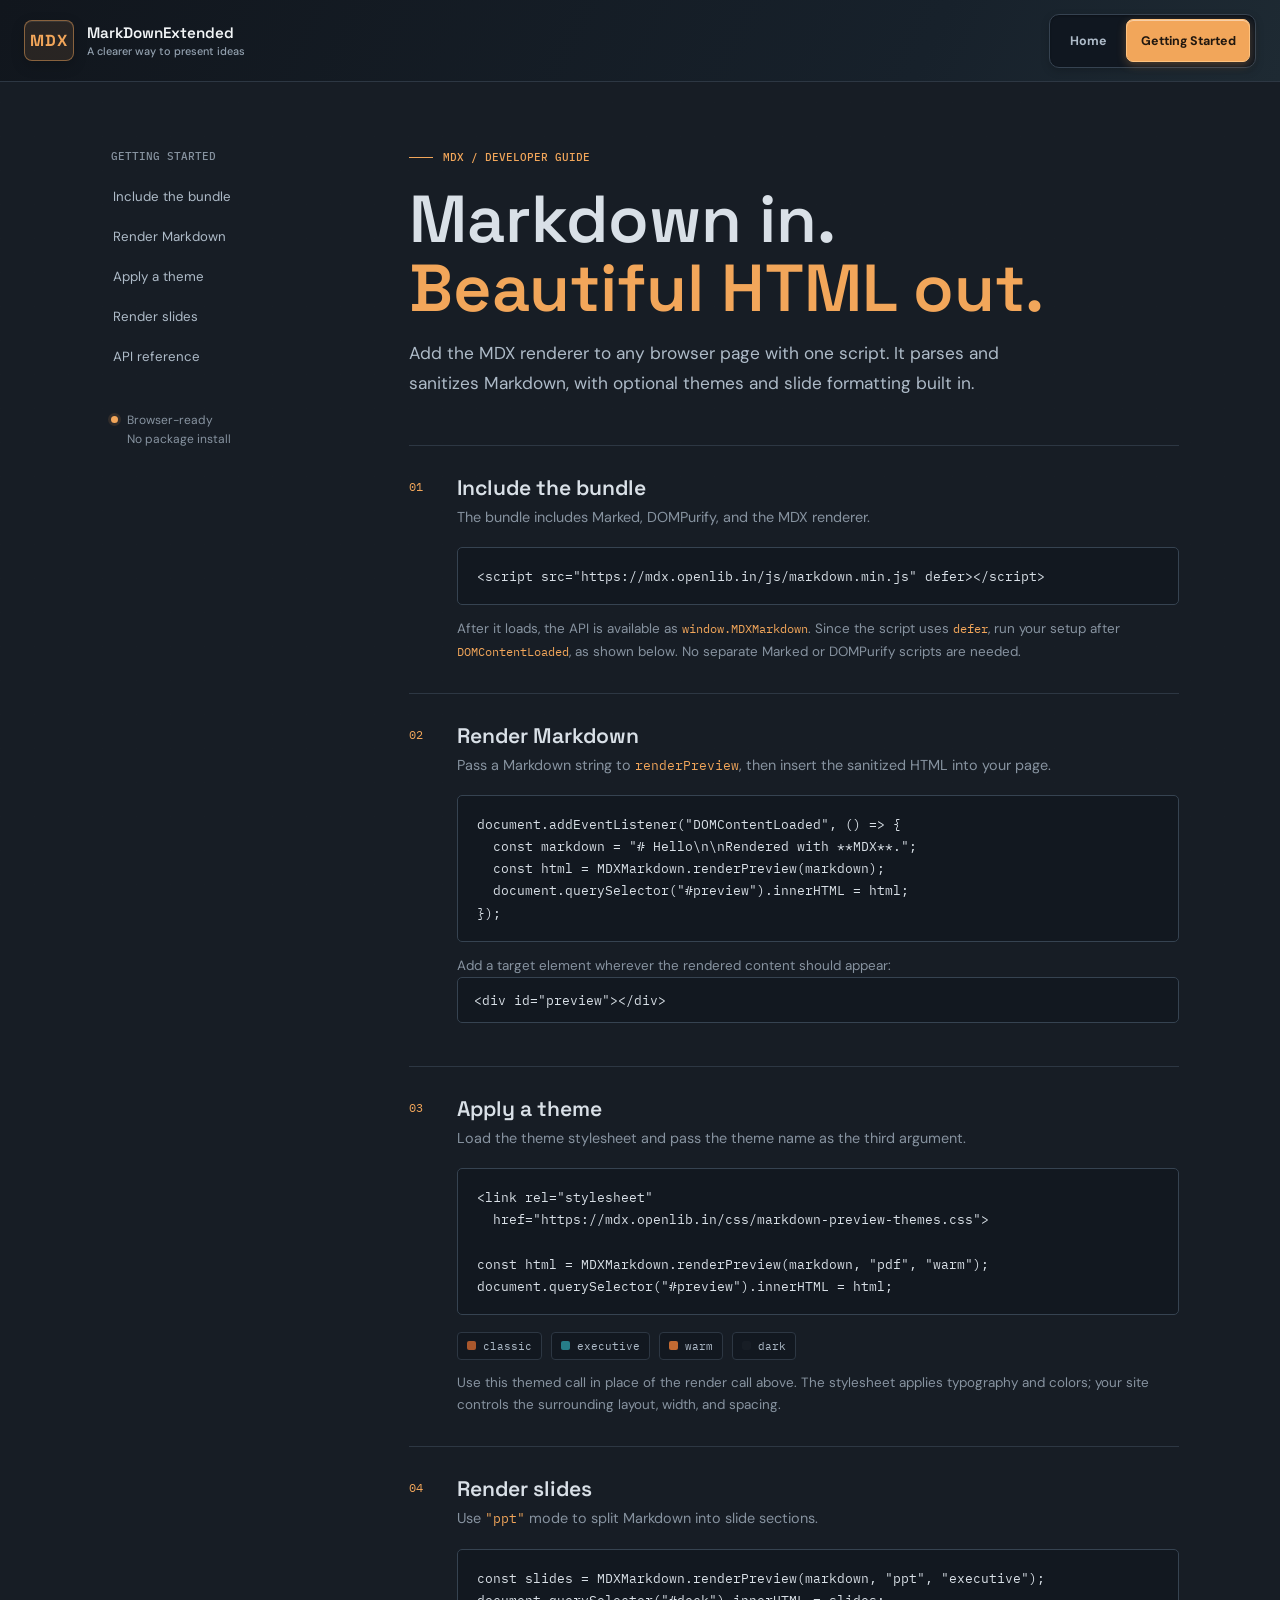
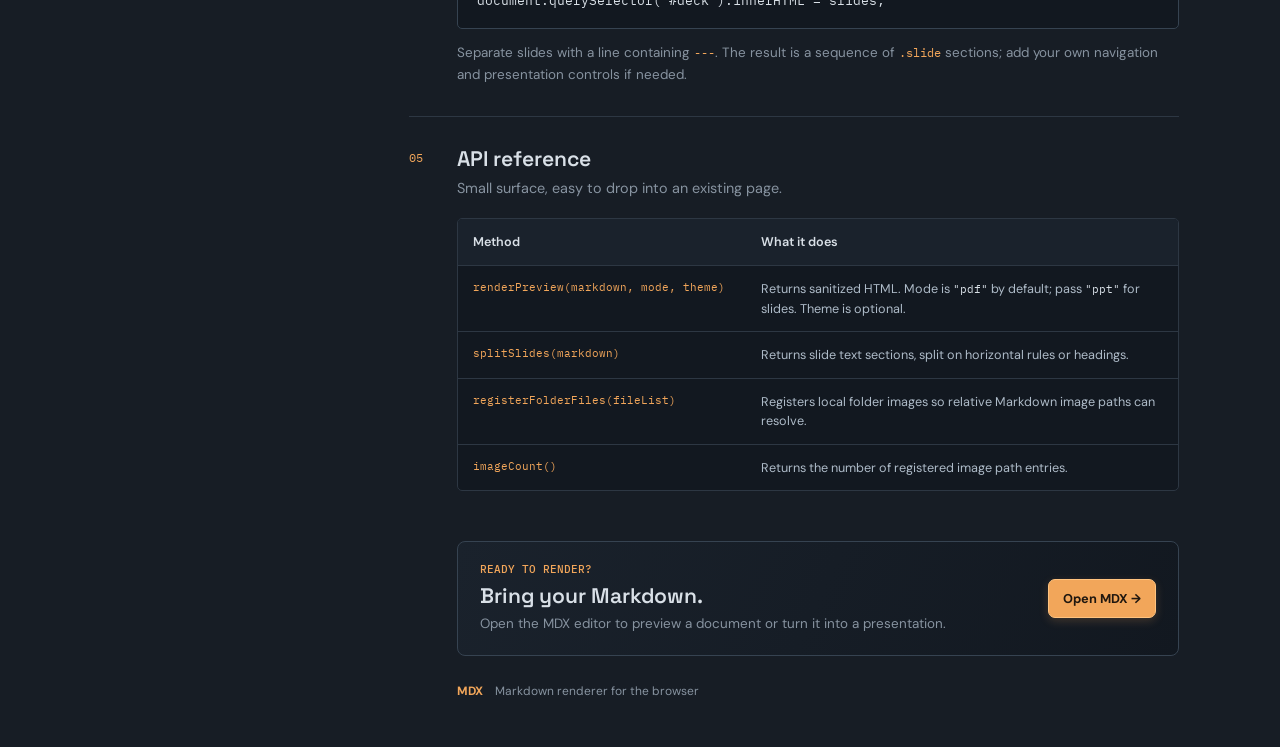
==== getting-started/index.html @ b5e2433d "get started" ====
<!doctype html>
<html lang="en">
  <head>
    <meta charset="utf-8" />
    <meta name="viewport" content="width=device-width, initial-scale=1" />
    <meta name="description" content="Get started with the MDX Markdown renderer using its browser CDN bundle." />
    <title>Getting Started | MDX Markdown Renderer</title>
    <link rel="preconnect" href="https://fonts.googleapis.com" />
    <link rel="preconnect" href="https://fonts.gstatic.com" crossorigin />
    <link href="https://fonts.googleapis.com/css2?family=DM+Sans:wght@400;500;600;700&family=IBM+Plex+Mono:wght@400;500&family=Lato:wght@400;700&family=Manrope:wght@400;500;600;700&family=Montserrat:wght@400;500;600;700&family=Space+Grotesk:wght@500;600;700&display=swap" rel="stylesheet" />
    <link rel="stylesheet" href="guide.css" />
  </head>
  <body>
    <header class="navbar">
      <a class="brand" href="../index.html" aria-label="MDX home">
        <span class="brand-mark">MDX</span>
        <span class="brand-copy">
          <span class="brand-sub">MarkDownExtended</span>
          <span class="brand-caption">A clearer way to present ideas</span>
        </span>
      </a>
      <nav class="mode-tabs" aria-label="Site navigation">
        <a class="mode-tab" href="../index.html">Home</a>
        <a class="mode-tab is-active" href="index.html" aria-current="page">Getting Started</a>
      </nav>
    </header>

    <div class="layout">
      <aside class="sidebar" aria-label="On this page">
        <p class="side-label">GETTING STARTED</p>
        <a href="#install">Include the bundle</a>
        <a href="#render">Render Markdown</a>
        <a href="#themes">Apply a theme</a>
        <a href="#slides">Render slides</a>
        <a href="#api">API reference</a>
        <div class="sidebar-note">
          <span class="status-dot"></span>
          <span>Browser-ready<br />No package install</span>
        </div>
      </aside>

      <main class="content">
        <div class="eyebrow"><span class="eyebrow-line"></span>MDX / DEVELOPER GUIDE</div>
        <h1>Markdown in.<br /><span>Beautiful HTML out.</span></h1>
        <p class="intro">Add the MDX renderer to any browser page with one script. It parses and sanitizes Markdown, with optional themes and slide formatting built in.</p>

        <section id="install" class="doc-section">
          <div class="section-heading"><span class="step">01</span><div><h2>Include the bundle</h2><p>The bundle includes Marked, DOMPurify, and the MDX renderer.</p></div></div>
          <pre><code>&lt;script src="https://mdx.openlib.in/js/markdown.min.js" defer&gt;&lt;/script&gt;</code></pre>
          <p class="detail">After it loads, the API is available as <code>window.MDXMarkdown</code>. Since the script uses <code>defer</code>, run your setup after <code>DOMContentLoaded</code>, as shown below. No separate Marked or DOMPurify scripts are needed.</p>
        </section>

        <section id="render" class="doc-section">
          <div class="section-heading"><span class="step">02</span><div><h2>Render Markdown</h2><p>Pass a Markdown string to <code>renderPreview</code>, then insert the sanitized HTML into your page.</p></div></div>
          <pre><code>document.addEventListener("DOMContentLoaded", () =&gt; {
  const markdown = "# Hello\n\nRendered with **MDX**.";
  const html = MDXMarkdown.renderPreview(markdown);
  document.querySelector("#preview").innerHTML = html;
});</code></pre>
          <p class="detail">Add a target element wherever the rendered content should appear:</p>
          <pre class="compact"><code>&lt;div id="preview"&gt;&lt;/div&gt;</code></pre>
        </section>

        <section id="themes" class="doc-section">
          <div class="section-heading"><span class="step">03</span><div><h2>Apply a theme</h2><p>Load the theme stylesheet and pass the theme name as the third argument.</p></div></div>
          <pre><code>&lt;link rel="stylesheet"
  href="https://mdx.openlib.in/css/markdown-preview-themes.css"&gt;

const html = MDXMarkdown.renderPreview(markdown, "pdf", "warm");
document.querySelector("#preview").innerHTML = html;</code></pre>
          <div class="theme-list" aria-label="Available themes">
            <span class="theme-chip"><i class="swatch classic"></i>classic</span>
            <span class="theme-chip"><i class="swatch executive"></i>executive</span>
            <span class="theme-chip"><i class="swatch warm"></i>warm</span>
            <span class="theme-chip"><i class="swatch dark"></i>dark</span>
          </div>
          <p class="detail">Use this themed call in place of the render call above. The stylesheet applies typography and colors; your site controls the surrounding layout, width, and spacing.</p>
        </section>

        <section id="slides" class="doc-section">
          <div class="section-heading"><span class="step">04</span><div><h2>Render slides</h2><p>Use <code>"ppt"</code> mode to split Markdown into slide sections.</p></div></div>
          <pre><code>const slides = MDXMarkdown.renderPreview(markdown, "ppt", "executive");
document.querySelector("#deck").innerHTML = slides;</code></pre>
          <p class="detail">Separate slides with a line containing <code>---</code>. The result is a sequence of <code>.slide</code> sections; add your own navigation and presentation controls if needed.</p>
        </section>

        <section id="api" class="doc-section api-section">
          <div class="section-heading"><span class="step">05</span><div><h2>API reference</h2><p>Small surface, easy to drop into an existing page.</p></div></div>
          <div class="api-table">
            <div class="api-row api-head"><span>Method</span><span>What it does</span></div>
            <div class="api-row"><code>renderPreview(markdown, mode, theme)</code><span>Returns sanitized HTML. Mode is <code>"pdf"</code> by default; pass <code>"ppt"</code> for slides. Theme is optional.</span></div>
            <div class="api-row"><code>splitSlides(markdown)</code><span>Returns slide text sections, split on horizontal rules or headings.</span></div>
            <div class="api-row"><code>registerFolderFiles(fileList)</code><span>Registers local folder images so relative Markdown image paths can resolve.</span></div>
            <div class="api-row"><code>imageCount()</code><span>Returns the number of registered image path entries.</span></div>
          </div>
        </section>

        <section class="try-panel" aria-labelledby="try-title">
          <div>
            <p class="side-label">READY TO RENDER?</p>
            <h2 id="try-title">Bring your Markdown.</h2>
            <p>Open the MDX editor to preview a document or turn it into a presentation.</p>
          </div>
          <a class="try-link" href="../index.html">Open MDX <span aria-hidden="true">&rarr;</span></a>
        </section>

        <footer class="footer"><a href="../index.html">MDX</a><span>Markdown renderer for the browser</span></footer>
      </main>
    </div>

  </body>
</html>
---- getting-started/guide.css ----
:root {
  color-scheme: dark;
  --ink: #d9e0e7;
  --muted: #8793a0;
  --line: #2d3743;
  --paper: #171d25;
  --surface: #121820;
  --accent: #f2a65a;
  --nav-ink: #f2f5f7;
  --code: #121820;
  font-family: "DM Sans", sans-serif;
  font-synthesis: none;
  text-rendering: optimizeLegibility;
}

* { box-sizing: border-box; }

html { scroll-behavior: smooth; }

body {
  margin: 0;
  background: var(--paper);
  color: var(--ink);
}

body::before {
  content: "";
  position: fixed;
  inset: 0;
  z-index: -1;
  pointer-events: none;
  opacity: 0.24;
  background-image: linear-gradient(rgba(255,255,255,0.018) 1px, transparent 1px), linear-gradient(90deg, rgba(255,255,255,0.018) 1px, transparent 1px);
  background-size: 34px 34px;
}

a { color: inherit; }

.navbar {
  display: flex;
  align-items: center;
  justify-content: space-between;
  gap: 1rem;
  padding: 0.85rem 1.5rem;
  background: linear-gradient(115deg, #11161d 0%, #17212b 72%, #1e2a33 100%);
  color: var(--nav-ink);
  border-bottom: 1px solid var(--line);
  position: relative;
  z-index: 1;
}

.brand {
  display: flex;
  align-items: center;
  gap: 0.85rem;
  min-width: 0;
  text-decoration: none;
}

.brand-mark {
  display: grid;
  place-items: center;
  width: 3.1rem;
  height: 2.6rem;
  border: 1px solid rgba(242, 166, 90, 0.48);
  border-radius: 8px;
  background: rgba(242, 166, 90, 0.1);
  color: var(--accent);
  font-family: "Space Grotesk", sans-serif;
  font-size: 1rem;
  font-weight: 700;
  letter-spacing: 0.06em;
  box-shadow: inset 0 1px 0 rgba(255,255,255,0.08), 0 5px 14px rgba(0,0,0,0.18);
}

.brand-copy { display: flex; flex-direction: column; gap: 0.16rem; }
.brand-sub { color: #f2f5f7; font-family: "Space Grotesk", sans-serif; font-size: 0.95rem; font-weight: 600; }
.brand-caption { color: #93a1af; font-size: 0.68rem; font-weight: 500; }

.mode-tabs {
  display: flex;
  gap: 0.3rem;
  padding: 0.3rem;
  background: #101720;
  border: 1px solid #364351;
  border-radius: 10px;
  box-shadow: inset 0 1px 2px rgba(0,0,0,0.25), 0 3px 9px rgba(0,0,0,0.18);
}

.mode-tab {
  display: inline-flex;
  align-items: center;
  justify-content: center;
  min-height: 2.65rem;
  padding: 0.45rem 0.85rem;
  border: 1px solid transparent;
  border-radius: 7px;
  background: transparent;
  color: #aebbc8;
  cursor: pointer;
  font: inherit;
  font-size: 0.78rem;
  font-weight: 700;
  text-decoration: none;
  transition: 180ms ease;
}

.mode-tab:hover:not(.is-active) { background: #202a35; color: #f2f5f7; }
.mode-tab:active { transform: translateY(1px); }
.mode-tab:focus-visible { outline: 2px solid var(--accent); outline-offset: 2px; }
.mode-tab.is-active {
  border-color: #ffc37f;
  background: var(--accent);
  color: #20170f;
  box-shadow: 0 3px 10px rgba(242, 166, 90, 0.28), inset 0 1px 0 rgba(255,255,255,0.45);
}

.layout {
  width: min(1240px, calc(100% - 56px));
  margin: 0 auto;
  display: grid;
  grid-template-columns: 205px minmax(0, 770px);
  justify-content: center;
  gap: clamp(44px, 8vw, 130px);
}

.sidebar {
  position: sticky;
  top: 28px;
  align-self: start;
  display: flex;
  flex-direction: column;
  gap: 5px;
  padding-top: 67px;
}

.side-label,
.editor-label {
  margin: 0;
  color: var(--muted);
  font-family: "IBM Plex Mono", monospace;
  font-size: 0.66rem;
  font-weight: 500;
  letter-spacing: 0;
}

.sidebar > a:not(.brand) {
  padding: 9px 10px;
  border-left: 2px solid transparent;
  color: #aebbc8;
  font-size: 0.83rem;
  text-decoration: none;
}

.sidebar > a:hover,
.sidebar > a:focus-visible {
  border-left-color: var(--accent);
  color: var(--accent);
  background: #202a35;
  outline: none;
}

.sidebar .side-label { margin: 0 0 11px 10px; }

.sidebar-note {
  display: flex;
  align-items: flex-start;
  gap: 9px;
  margin: 32px 0 0 10px;
  color: var(--muted);
  font-size: 0.75rem;
  line-height: 1.55;
}

.status-dot {
  width: 7px;
  height: 7px;
  margin-top: 5px;
  border-radius: 50%;
  background: var(--accent);
  box-shadow: 0 0 0 3px rgba(242, 166, 90, 0.12);
}

.content { min-width: 0; padding: 68px 0 40px; }

.eyebrow {
  display: flex;
  align-items: center;
  gap: 10px;
  color: var(--accent);
  font-family: "IBM Plex Mono", monospace;
  font-size: 0.69rem;
  font-weight: 500;
}

.eyebrow-line { width: 24px; height: 1px; background: var(--accent); }

h1,
h2,
p { margin-top: 0; }

h1 {
  margin: 21px 0 16px;
  font-family: "Space Grotesk", sans-serif;
  font-size: 4.15rem;
  font-weight: 600;
  line-height: 1.04;
}

h1 span { color: var(--accent); }

.intro {
  max-width: 620px;
  margin-bottom: 47px;
  color: #aebbc8;
  font-size: 1.08rem;
  line-height: 1.7;
}

.doc-section {
  padding: 28px 0 30px;
  border-top: 1px solid var(--line);
  scroll-margin-top: 24px;
}

.section-heading {
  display: grid;
  grid-template-columns: 34px minmax(0, 1fr);
  gap: 14px;
  align-items: start;
  margin-bottom: 19px;
}

.step {
  padding-top: 5px;
  color: var(--accent);
  font-family: "IBM Plex Mono", monospace;
  font-size: 0.73rem;
}

.section-heading h2,
.try-panel h2 {
  margin: 0 0 5px;
  font-family: "Space Grotesk", sans-serif;
  font-size: 1.32rem;
  font-weight: 600;
}

.section-heading p {
  margin: 0;
  color: var(--muted);
  font-size: 0.9rem;
  line-height: 1.55;
}

pre {
  overflow-x: auto;
  margin: 0 0 13px 48px;
  padding: 17px 19px;
  border: 1px solid #364351;
  border-radius: 5px;
  background: var(--code);
  color: #d9e0e7;
  font-family: "IBM Plex Mono", monospace;
  font-size: 0.79rem;
  line-height: 1.75;
  tab-size: 2;
}

pre code { font: inherit; white-space: pre; }
pre.compact { padding: 11px 16px; }

.detail {
  margin: 12px 0 0 48px;
  color: var(--muted);
  font-size: 0.84rem;
  line-height: 1.65;
}

.detail code,
.section-heading code,
.api-row code {
  color: var(--accent);
  font-family: "IBM Plex Mono", monospace;
  font-size: 0.88em;
}

.theme-list {
  display: flex;
  flex-wrap: wrap;
  gap: 9px;
  margin: 17px 0 0 48px;
}

.theme-chip {
  display: inline-flex;
  align-items: center;
  gap: 7px;
  padding: 6px 9px;
  border: 1px solid var(--line);
  border-radius: 4px;
  background: var(--surface);
  color: #aebbc8;
  font-family: "IBM Plex Mono", monospace;
  font-size: 0.69rem;
}

.swatch { width: 9px; height: 9px; border-radius: 2px; }
.swatch.classic { background: #a9572c; }
.swatch.executive { background: #267d88; }
.swatch.warm { background: #c26a32; }
.swatch.dark { background: #171d25; }

.api-table {
  margin-left: 48px;
  border: 1px solid var(--line);
  border-radius: 5px;
  overflow: hidden;
  background: var(--surface);
}

.api-row {
  display: grid;
  grid-template-columns: minmax(205px, 0.8fr) minmax(0, 1.2fr);
  gap: 20px;
  padding: 13px 15px;
  border-top: 1px solid var(--line);
  color: #aebbc8;
  font-size: 0.79rem;
  line-height: 1.55;
}

.api-row:first-child { border-top: 0; }
.api-head { background: #1a222c; color: #d9e0e7; font-weight: 600; }
.api-row > code { overflow-wrap: anywhere; color: var(--accent); }
.api-row span code { color: var(--ink); }

.try-panel {
  display: flex;
  align-items: center;
  justify-content: space-between;
  gap: 24px;
  margin: 20px 0 0 48px;
  padding: 20px 22px;
  border: 1px solid #364351;
  border-radius: 8px;
  background: linear-gradient(115deg, #1a222c, #121820);
}

.try-panel .side-label { margin-bottom: 6px; color: var(--accent); }
.try-panel h2 { margin-bottom: 5px; }
.try-panel p:not(.side-label) { margin: 0; color: var(--muted); font-size: 0.84rem; line-height: 1.55; }

.try-link {
  flex: 0 0 auto;
  padding: 10px 14px;
  border: 1px solid #ffc37f;
  border-radius: 7px;
  background: var(--accent);
  color: #20170f;
  font-size: 0.8rem;
  font-weight: 700;
  text-decoration: none;
  box-shadow: 0 3px 10px rgba(242, 166, 90, 0.2);
}

.footer {
  display: flex;
  gap: 12px;
  align-items: center;
  padding: 27px 0 8px 48px;
  color: var(--muted);
  font-size: 0.75rem;
}

.footer a { color: var(--accent); font-weight: 700; text-decoration: none; }

@media (max-width: 800px) {
  .layout { width: min(100% - 36px, 700px); display: block; }
  .sidebar { position: static; flex-direction: row; flex-wrap: wrap; gap: 0; padding: 18px 0 0; }
  .sidebar .side-label,
  .sidebar-note { display: none; }
  .sidebar > a:not(.brand) { padding: 7px 9px; border: 0; font-size: 0.74rem; }
  .content { padding-top: 44px; }
  h1 { font-size: 3.5rem; }
}

@media (max-width: 560px) {
  .navbar { padding: 0.7rem 1rem; }
  .brand { gap: 0.55rem; }
  .brand-mark { width: 2.75rem; height: 2.35rem; }
  .brand-caption { display: none; }
  .mode-tabs { gap: 0.15rem; padding: 0.2rem; }
  .mode-tab { min-height: 2.35rem; padding: 0.4rem 0.55rem; font-size: 0.68rem; }
  .layout { width: calc(100% - 32px); }
  .sidebar { overflow-x: auto; flex-wrap: nowrap; white-space: nowrap; }
  .content { padding-top: 35px; }
  h1 { font-size: 2.7rem; }
  .intro { margin-bottom: 34px; font-size: 0.96rem; }
  .section-heading { grid-template-columns: 26px minmax(0, 1fr); gap: 10px; }
  pre,
  .detail,
  .theme-list,
  .api-table,
  .try-panel,
  .footer { margin-left: 0; }
  pre { padding: 13px; font-size: 0.7rem; }
  .api-row { grid-template-columns: 1fr; gap: 5px; }
  .try-panel { align-items: flex-start; flex-direction: column; gap: 15px; }
}

@media (max-width: 520px) {
  .navbar { align-items: flex-start; flex-direction: column; gap: 0.65rem; }
  .mode-tabs { width: 100%; }
  .mode-tab { flex: 1; }
}
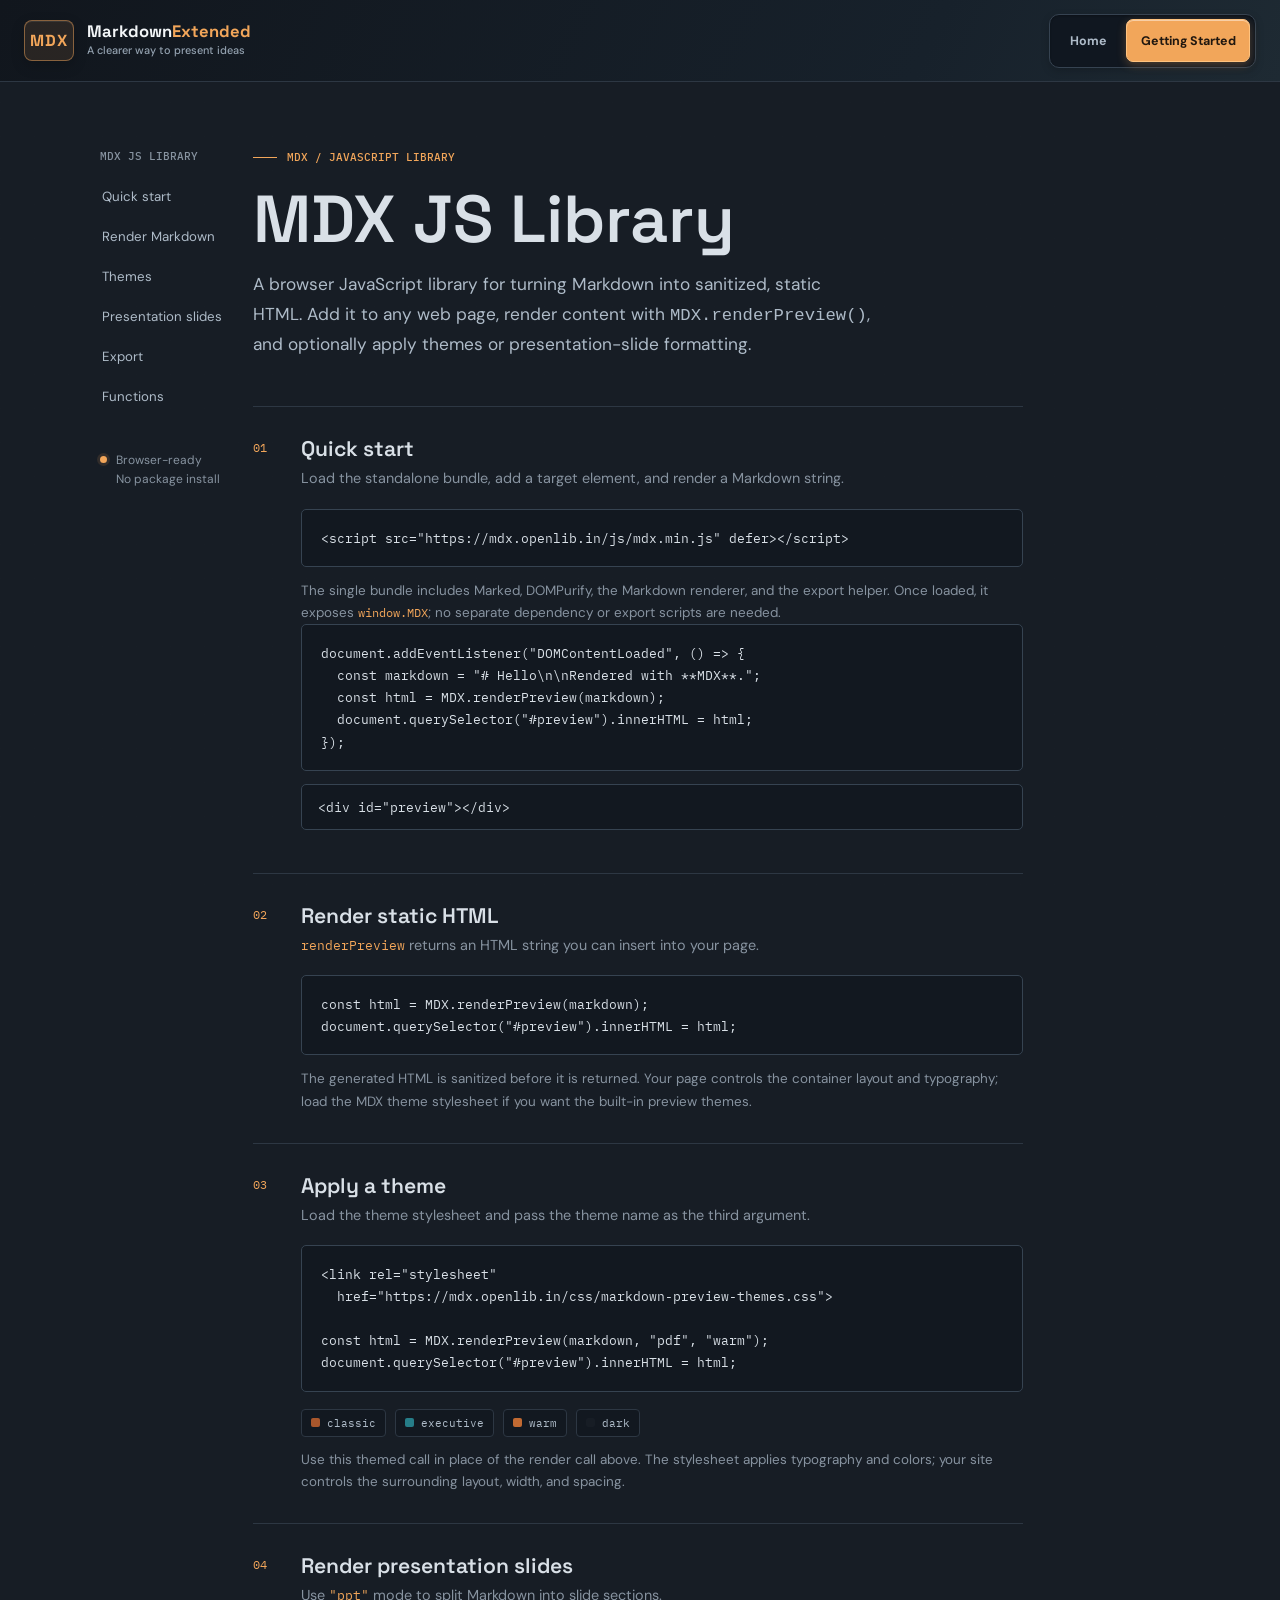
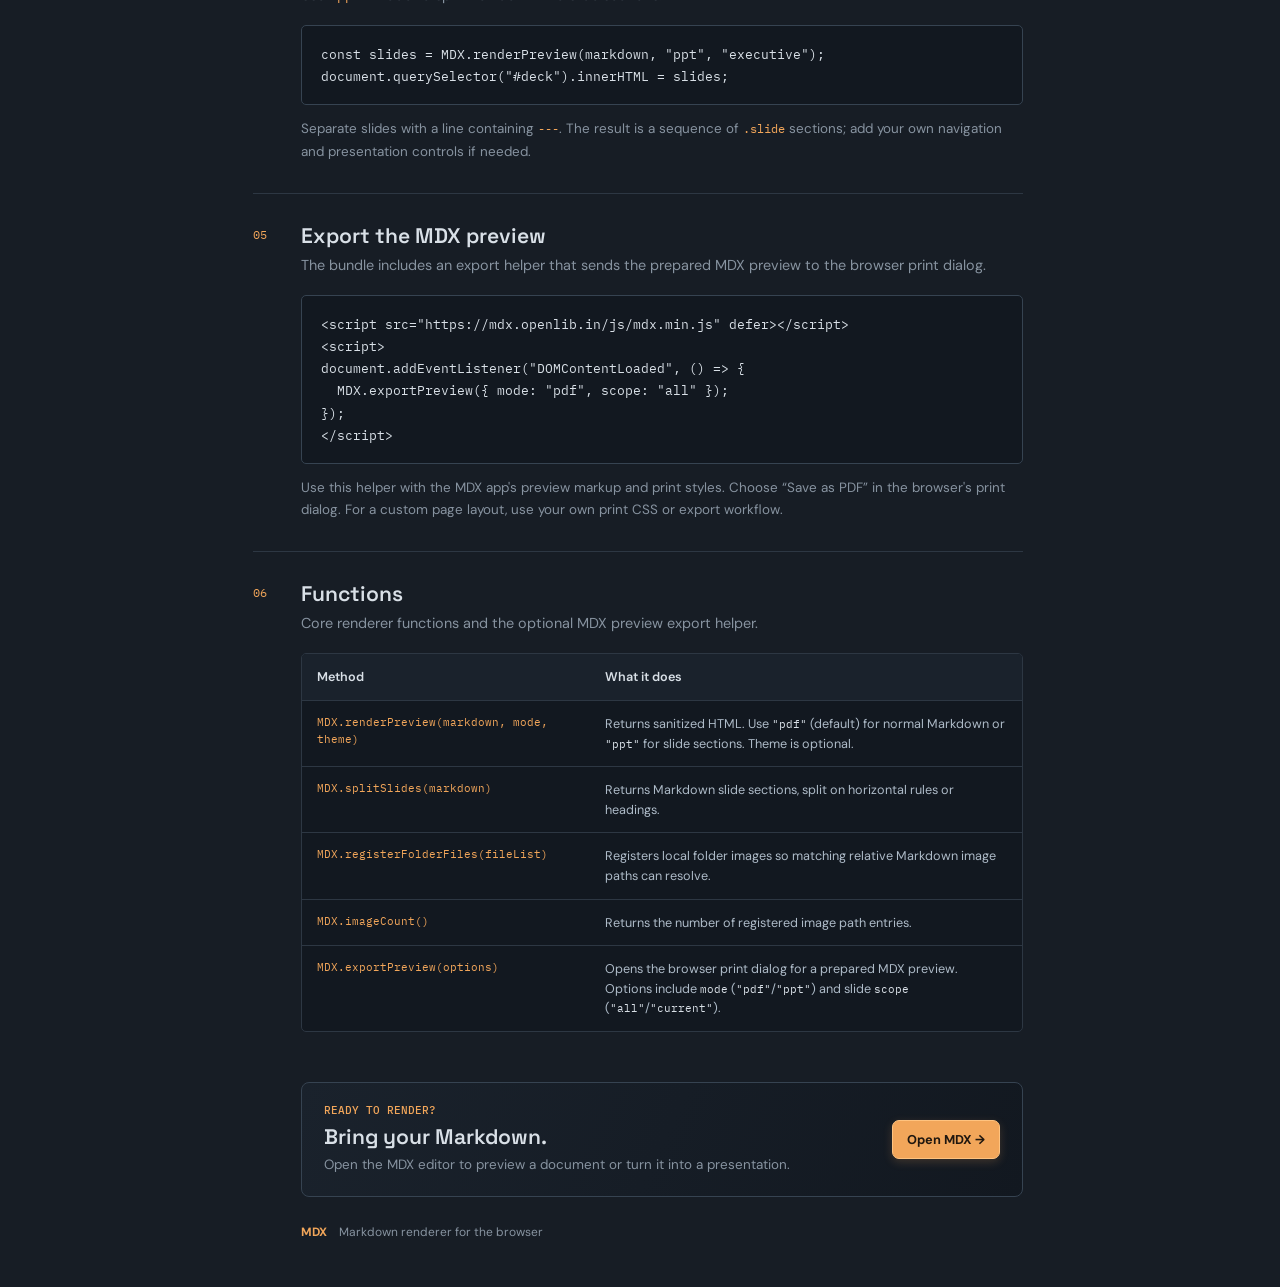
==== commit 99b449fe: "mdx js" ====
--- a/getting-started/index.html
+++ b/getting-started/index.html
@@ -3,8 +3,8 @@
   <head>
     <meta charset="utf-8" />
     <meta name="viewport" content="width=device-width, initial-scale=1" />
-    <meta name="description" content="Get started with the MDX Markdown renderer using its browser CDN bundle." />
-    <title>Getting Started | MDX Markdown Renderer</title>
+    <meta name="description" content="Use the MDX JS Library to render Markdown as sanitized static HTML in any web page, with optional themes and export support." />
+    <title>MDX JS Library | Getting Started</title>
     <link rel="preconnect" href="https://fonts.googleapis.com" />
     <link rel="preconnect" href="https://fonts.gstatic.com" crossorigin />
     <link href="https://fonts.googleapis.com/css2?family=DM+Sans:wght@400;500;600;700&family=IBM+Plex+Mono:wght@400;500&family=Lato:wght@400;700&family=Manrope:wght@400;500;600;700&family=Montserrat:wght@400;500;600;700&family=Space+Grotesk:wght@500;600;700&display=swap" rel="stylesheet" />
@@ -15,7 +15,7 @@
       <a class="brand" href="../index.html" aria-label="MDX home">
         <span class="brand-mark">MDX</span>
         <span class="brand-copy">
-          <span class="brand-sub">MarkDownExtended</span>
+          <span class="brand-sub">Markdown<span class="brand-accent">Extended</span></span>
           <span class="brand-caption">A clearer way to present ideas</span>
         </span>
       </a>
@@ -27,12 +27,13 @@
 
     <div class="layout">
       <aside class="sidebar" aria-label="On this page">
-        <p class="side-label">GETTING STARTED</p>
-        <a href="#install">Include the bundle</a>
+        <p class="side-label">MDX JS LIBRARY</p>
+        <a href="#install">Quick start</a>
         <a href="#render">Render Markdown</a>
-        <a href="#themes">Apply a theme</a>
-        <a href="#slides">Render slides</a>
-        <a href="#api">API reference</a>
+        <a href="#themes">Themes</a>
+        <a href="#slides">Presentation slides</a>
+        <a href="#export">Export</a>
+        <a href="#api">Functions</a>
         <div class="sidebar-note">
           <span class="status-dot"></span>
           <span>Browser-ready<br />No package install</span>
@@ -40,25 +41,27 @@
       </aside>
 
       <main class="content">
-        <div class="eyebrow"><span class="eyebrow-line"></span>MDX / DEVELOPER GUIDE</div>
-        <h1>Markdown in.<br /><span>Beautiful HTML out.</span></h1>
-        <p class="intro">Add the MDX renderer to any browser page with one script. It parses and sanitizes Markdown, with optional themes and slide formatting built in.</p>
+        <div class="eyebrow"><span class="eyebrow-line"></span>MDX / JAVASCRIPT LIBRARY</div>
+        <h1>MDX JS Library</h1>
+        <p class="intro">A browser JavaScript library for turning Markdown into sanitized, static HTML. Add it to any web page, render content with <code>MDX.renderPreview()</code>, and optionally apply themes or presentation-slide formatting.</p>
 
         <section id="install" class="doc-section">
-          <div class="section-heading"><span class="step">01</span><div><h2>Include the bundle</h2><p>The bundle includes Marked, DOMPurify, and the MDX renderer.</p></div></div>
-          <pre><code>&lt;script src="https://mdx.openlib.in/js/markdown.min.js" defer&gt;&lt;/script&gt;</code></pre>
-          <p class="detail">After it loads, the API is available as <code>window.MDXMarkdown</code>. Since the script uses <code>defer</code>, run your setup after <code>DOMContentLoaded</code>, as shown below. No separate Marked or DOMPurify scripts are needed.</p>
+          <div class="section-heading"><span class="step">01</span><div><h2>Quick start</h2><p>Load the standalone bundle, add a target element, and render a Markdown string.</p></div></div>
+          <pre><code>&lt;script src="https://mdx.openlib.in/js/mdx.min.js" defer&gt;&lt;/script&gt;</code></pre>
+          <p class="detail">The single bundle includes Marked, DOMPurify, the Markdown renderer, and the export helper. Once loaded, it exposes <code>window.MDX</code>; no separate dependency or export scripts are needed.</p>
+          <pre><code>document.addEventListener("DOMContentLoaded", () =&gt; {
+  const markdown = "# Hello\n\nRendered with **MDX**.";
+  const html = MDX.renderPreview(markdown);
+  document.querySelector("#preview").innerHTML = html;
+});</code></pre>
+          <pre class="compact"><code>&lt;div id="preview"&gt;&lt;/div&gt;</code></pre>
         </section>
 
         <section id="render" class="doc-section">
-          <div class="section-heading"><span class="step">02</span><div><h2>Render Markdown</h2><p>Pass a Markdown string to <code>renderPreview</code>, then insert the sanitized HTML into your page.</p></div></div>
-          <pre><code>document.addEventListener("DOMContentLoaded", () =&gt; {
-  const markdown = "# Hello\n\nRendered with **MDX**.";
-  const html = MDXMarkdown.renderPreview(markdown);
-  document.querySelector("#preview").innerHTML = html;
-});</code></pre>
-          <p class="detail">Add a target element wherever the rendered content should appear:</p>
-          <pre class="compact"><code>&lt;div id="preview"&gt;&lt;/div&gt;</code></pre>
+          <div class="section-heading"><span class="step">02</span><div><h2>Render static HTML</h2><p><code>renderPreview</code> returns an HTML string you can insert into your page.</p></div></div>
+          <pre><code>const html = MDX.renderPreview(markdown);
+document.querySelector("#preview").innerHTML = html;</code></pre>
+          <p class="detail">The generated HTML is sanitized before it is returned. Your page controls the container layout and typography; load the MDX theme stylesheet if you want the built-in preview themes.</p>
         </section>
 
         <section id="themes" class="doc-section">
@@ -66,7 +69,7 @@
           <pre><code>&lt;link rel="stylesheet"
   href="https://mdx.openlib.in/css/markdown-preview-themes.css"&gt;
 
-const html = MDXMarkdown.renderPreview(markdown, "pdf", "warm");
+const html = MDX.renderPreview(markdown, "pdf", "warm");
 document.querySelector("#preview").innerHTML = html;</code></pre>
           <div class="theme-list" aria-label="Available themes">
             <span class="theme-chip"><i class="swatch classic"></i>classic</span>
@@ -78,20 +81,32 @@
         </section>
 
         <section id="slides" class="doc-section">
-          <div class="section-heading"><span class="step">04</span><div><h2>Render slides</h2><p>Use <code>"ppt"</code> mode to split Markdown into slide sections.</p></div></div>
-          <pre><code>const slides = MDXMarkdown.renderPreview(markdown, "ppt", "executive");
+          <div class="section-heading"><span class="step">04</span><div><h2>Render presentation slides</h2><p>Use <code>"ppt"</code> mode to split Markdown into slide sections.</p></div></div>
+          <pre><code>const slides = MDX.renderPreview(markdown, "ppt", "executive");
 document.querySelector("#deck").innerHTML = slides;</code></pre>
           <p class="detail">Separate slides with a line containing <code>---</code>. The result is a sequence of <code>.slide</code> sections; add your own navigation and presentation controls if needed.</p>
         </section>
 
+        <section id="export" class="doc-section">
+          <div class="section-heading"><span class="step">05</span><div><h2>Export the MDX preview</h2><p>The bundle includes an export helper that sends the prepared MDX preview to the browser print dialog.</p></div></div>
+          <pre><code>&lt;script src="https://mdx.openlib.in/js/mdx.min.js" defer&gt;&lt;/script&gt;
+&lt;script&gt;
+document.addEventListener("DOMContentLoaded", () =&gt; {
+  MDX.exportPreview({ mode: "pdf", scope: "all" });
+});
+&lt;/script&gt;</code></pre>
+          <p class="detail">Use this helper with the MDX app's preview markup and print styles. Choose “Save as PDF” in the browser's print dialog. For a custom page layout, use your own print CSS or export workflow.</p>
+        </section>
+
         <section id="api" class="doc-section api-section">
-          <div class="section-heading"><span class="step">05</span><div><h2>API reference</h2><p>Small surface, easy to drop into an existing page.</p></div></div>
+          <div class="section-heading"><span class="step">06</span><div><h2>Functions</h2><p>Core renderer functions and the optional MDX preview export helper.</p></div></div>
           <div class="api-table">
             <div class="api-row api-head"><span>Method</span><span>What it does</span></div>
-            <div class="api-row"><code>renderPreview(markdown, mode, theme)</code><span>Returns sanitized HTML. Mode is <code>"pdf"</code> by default; pass <code>"ppt"</code> for slides. Theme is optional.</span></div>
-            <div class="api-row"><code>splitSlides(markdown)</code><span>Returns slide text sections, split on horizontal rules or headings.</span></div>
-            <div class="api-row"><code>registerFolderFiles(fileList)</code><span>Registers local folder images so relative Markdown image paths can resolve.</span></div>
-            <div class="api-row"><code>imageCount()</code><span>Returns the number of registered image path entries.</span></div>
+            <div class="api-row"><code>MDX.renderPreview(markdown, mode, theme)</code><span>Returns sanitized HTML. Use <code>"pdf"</code> (default) for normal Markdown or <code>"ppt"</code> for slide sections. Theme is optional.</span></div>
+            <div class="api-row"><code>MDX.splitSlides(markdown)</code><span>Returns Markdown slide sections, split on horizontal rules or headings.</span></div>
+            <div class="api-row"><code>MDX.registerFolderFiles(fileList)</code><span>Registers local folder images so matching relative Markdown image paths can resolve.</span></div>
+            <div class="api-row"><code>MDX.imageCount()</code><span>Returns the number of registered image path entries.</span></div>
+            <div class="api-row"><code>MDX.exportPreview(options)</code><span>Opens the browser print dialog for a prepared MDX preview. Options include <code>mode</code> (<code>"pdf"</code>/<code>"ppt"</code>) and slide <code>scope</code> (<code>"all"</code>/<code>"current"</code>).</span></div>
           </div>
         </section>
 
--- a/getting-started/guide.css
+++ b/getting-started/guide.css
@@ -74,7 +74,8 @@
 }
 
 .brand-copy { display: flex; flex-direction: column; gap: 0.16rem; }
-.brand-sub { color: #f2f5f7; font-family: "Space Grotesk", sans-serif; font-size: 0.95rem; font-weight: 600; }
+.brand-sub { color: #f2f5f7; font-family: "Space Grotesk", sans-serif; font-size: 1.04rem; font-weight: 700; line-height: 1; }
+.brand-accent { color: var(--accent); }
 .brand-caption { color: #93a1af; font-size: 0.68rem; font-weight: 500; }
 
 .mode-tabs {
@@ -116,12 +117,12 @@
 }
 
 .layout {
-  width: min(1240px, calc(100% - 56px));
+  width: min(1100px, calc(100% - 56px));
   margin: 0 auto;
   display: grid;
-  grid-template-columns: 205px minmax(0, 770px);
-  justify-content: center;
-  gap: clamp(44px, 8vw, 130px);
+  grid-template-columns: 145px minmax(0, 770px);
+  justify-content: start;
+  gap: 18px;
 }
 
 .sidebar {
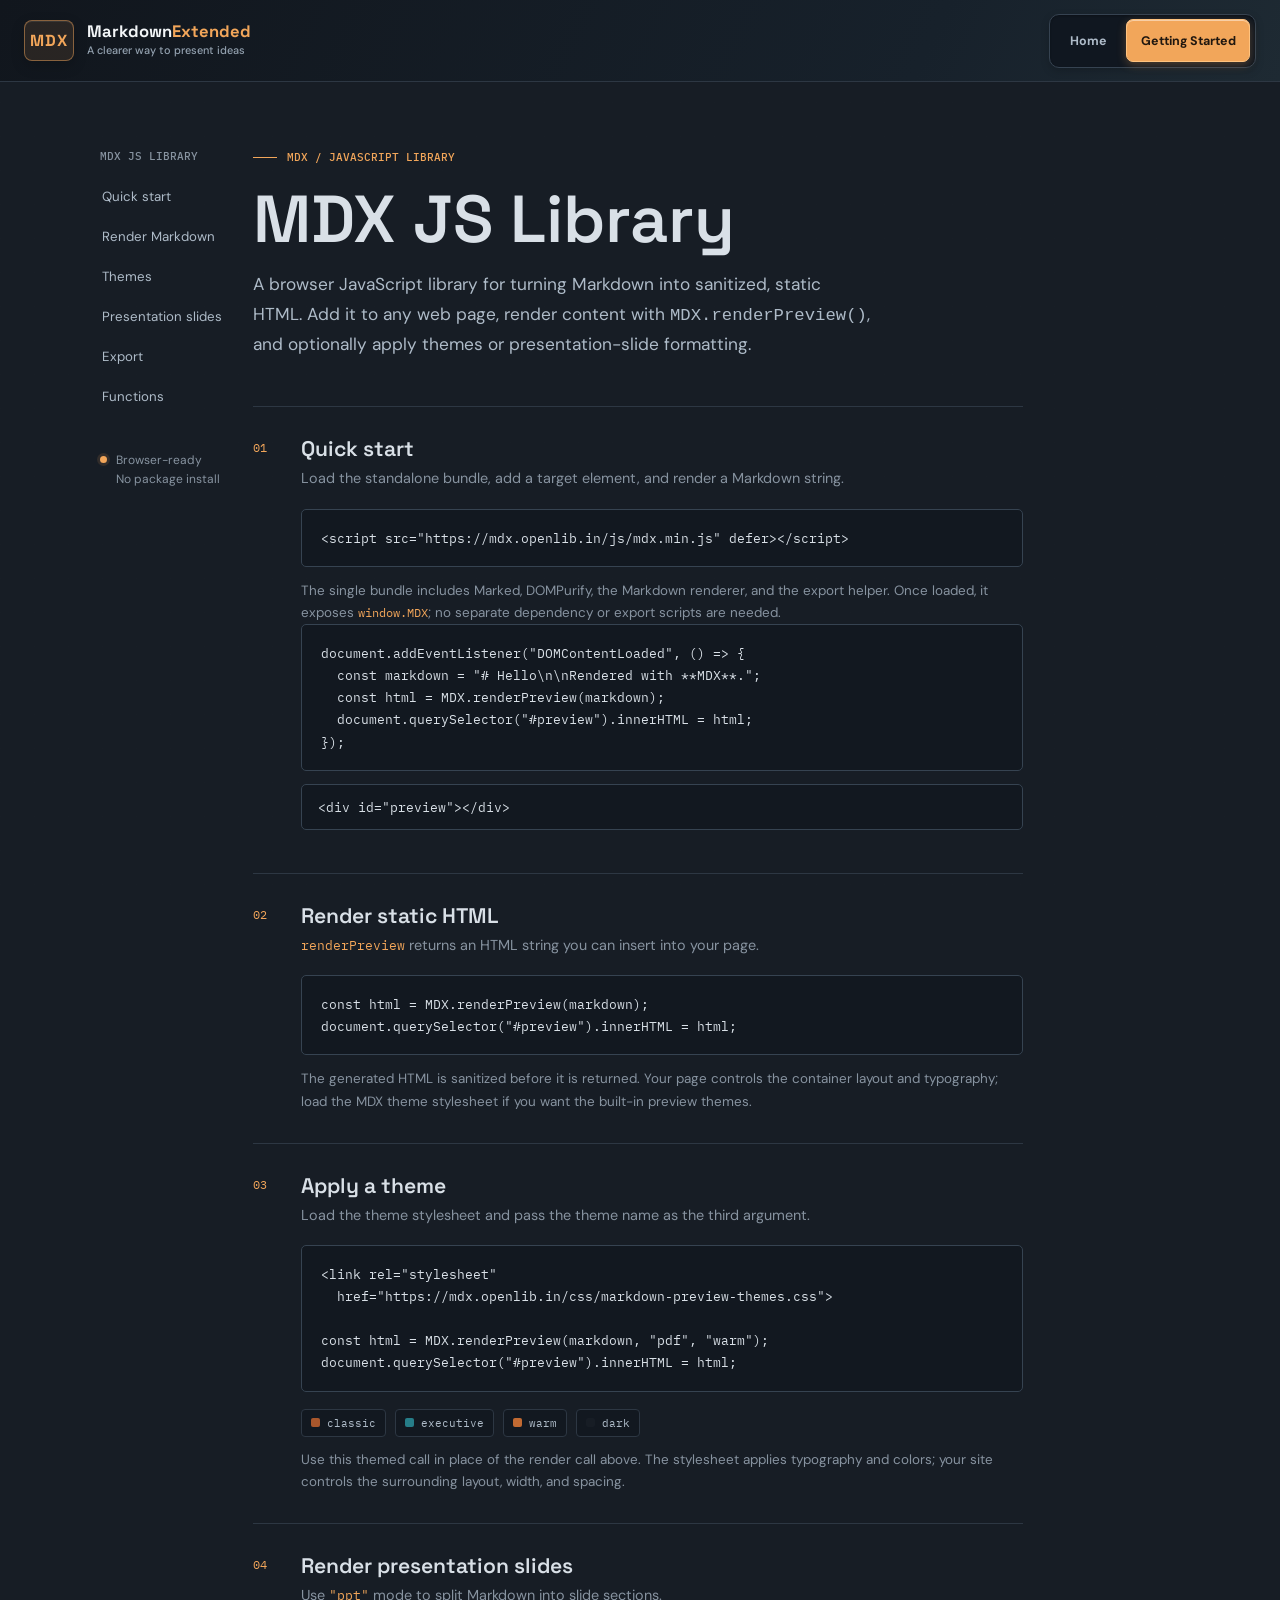
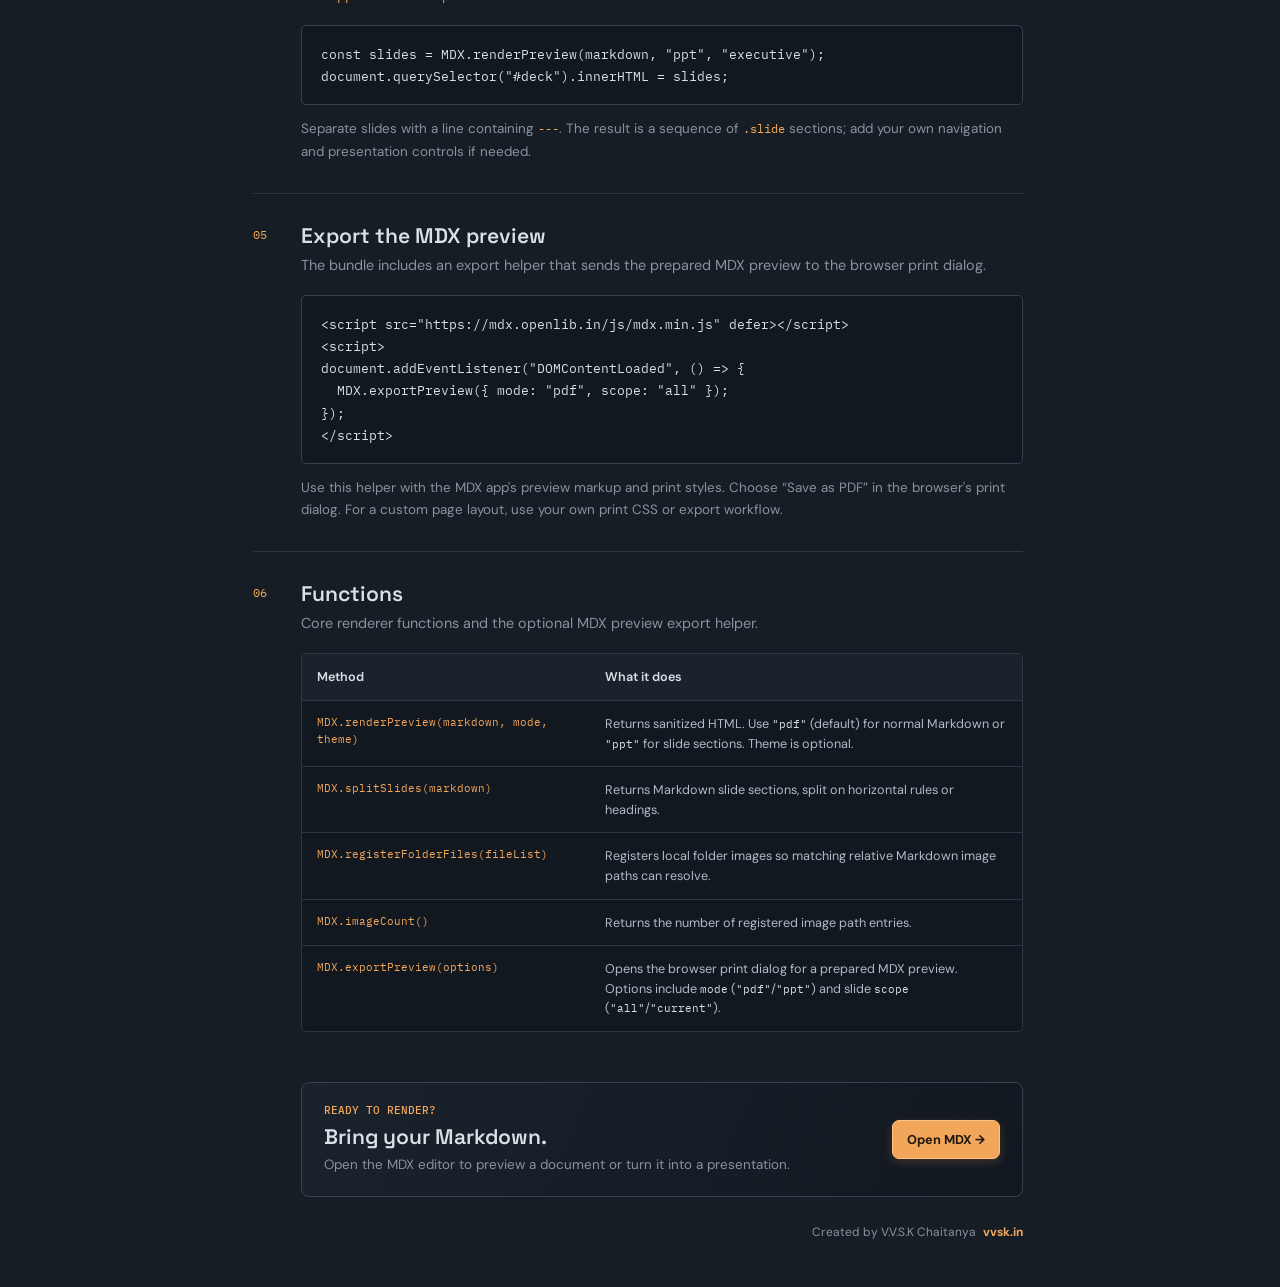
==== commit 8486c4b0: "footer" ====
--- a/getting-started/index.html
+++ b/getting-started/index.html
@@ -119,7 +119,10 @@
           <a class="try-link" href="../index.html">Open MDX <span aria-hidden="true">&rarr;</span></a>
         </section>
 
-        <footer class="footer"><a href="../index.html">MDX</a><span>Markdown renderer for the browser</span></footer>
+        <footer class="footer">
+          <span>Created by V.V.S.K Chaitanya</span>
+          <a href="https://vvsk.in" target="_blank" rel="noopener noreferrer">vvsk.in</a>
+        </footer>
       </main>
     </div>
 
--- a/getting-started/guide.css
+++ b/getting-started/guide.css
@@ -367,7 +367,8 @@
 
 .footer {
   display: flex;
-  gap: 12px;
+  justify-content: flex-end;
+  gap: 7px;
   align-items: center;
   padding: 27px 0 8px 48px;
   color: var(--muted);
@@ -375,6 +376,8 @@
 }
 
 .footer a { color: var(--accent); font-weight: 700; text-decoration: none; }
+.footer a:hover { color: #ffc37f; text-decoration: underline; text-underline-offset: 2px; }
+.footer a:focus-visible { outline: 2px solid var(--accent); outline-offset: 2px; }
 
 @media (max-width: 800px) {
   .layout { width: min(100% - 36px, 700px); display: block; }
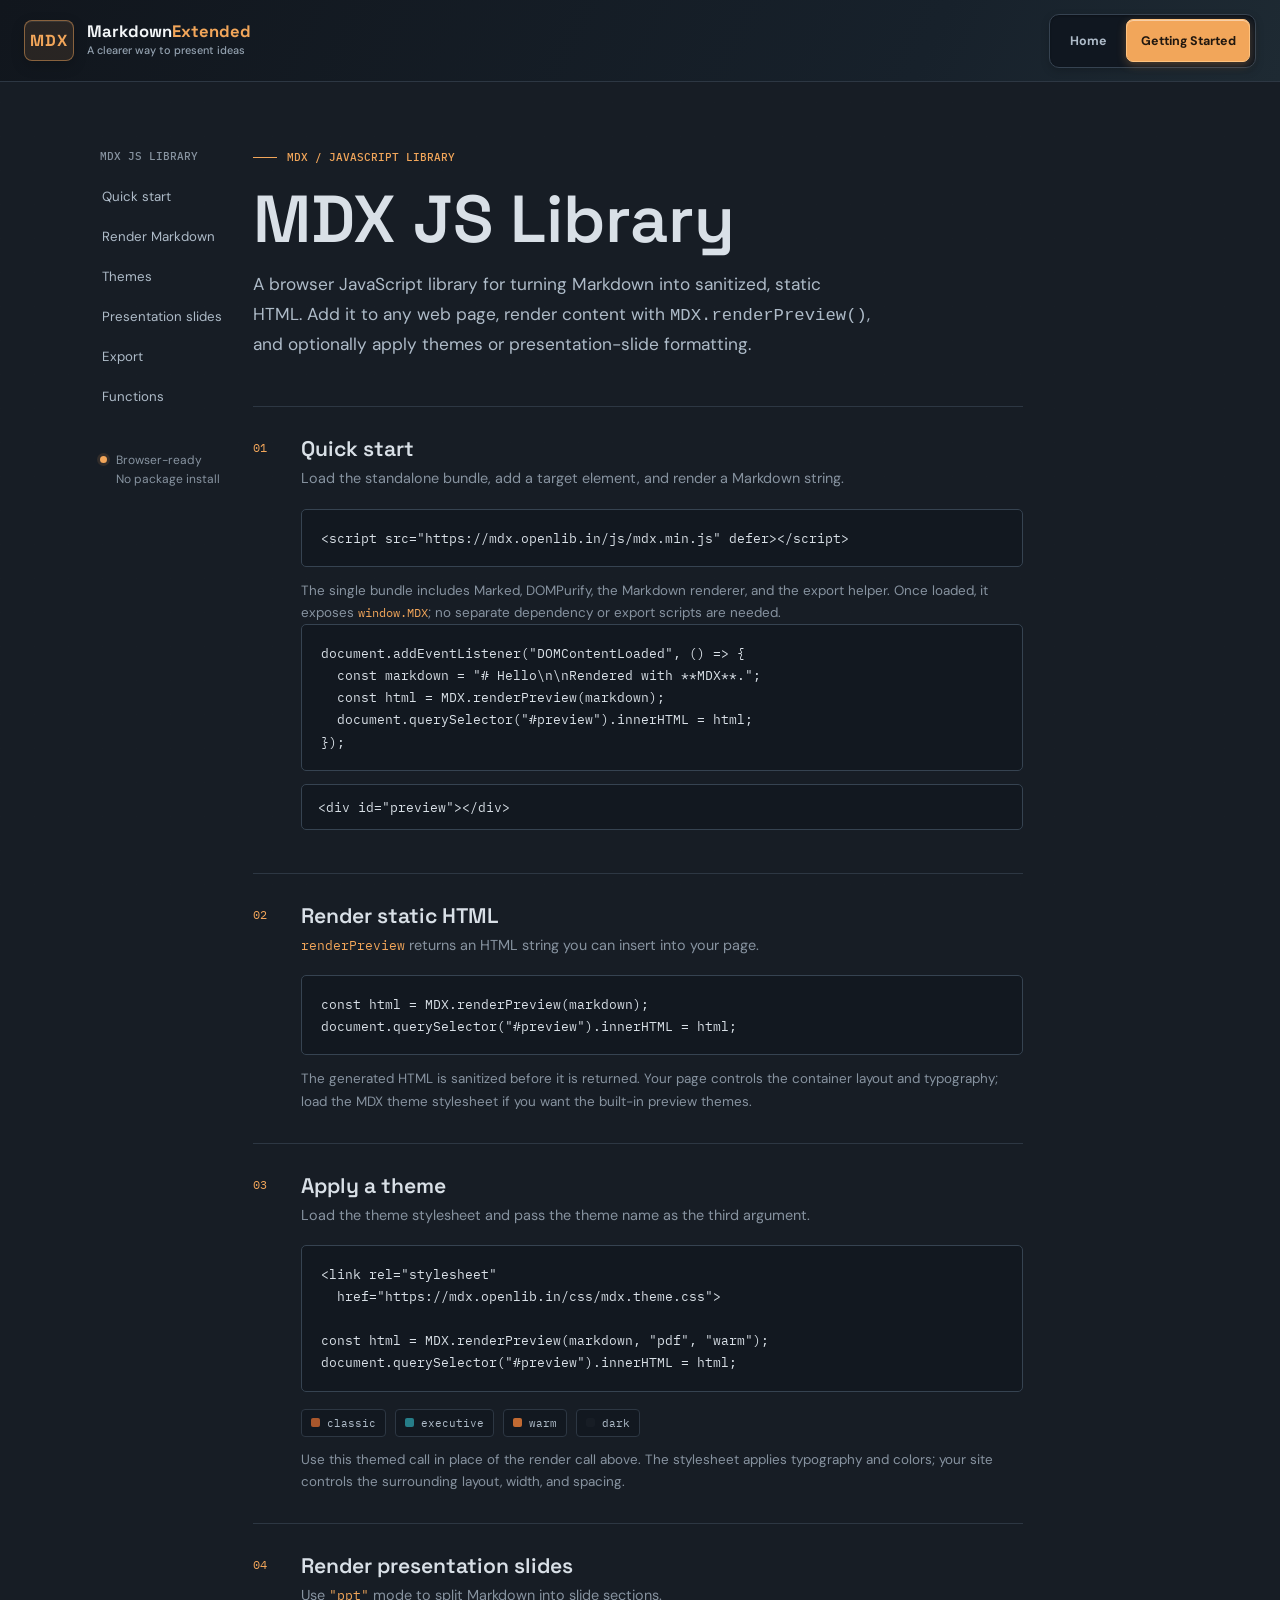
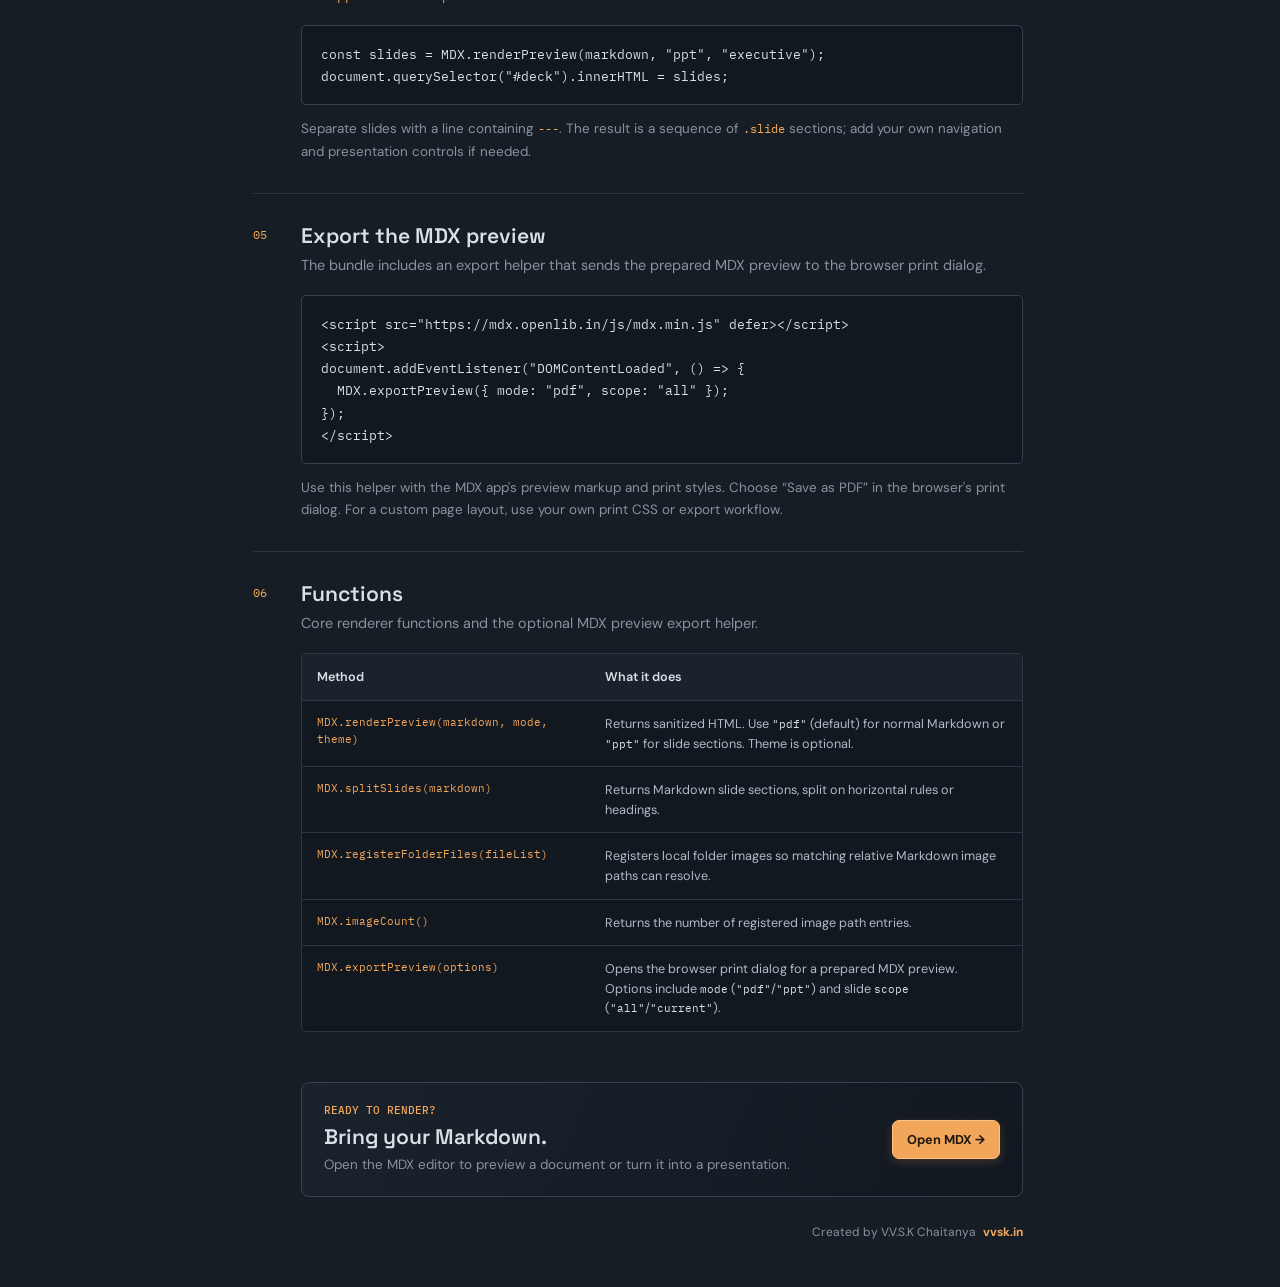
==== commit 1fbfdb1c: "rename" ====
--- a/getting-started/index.html
+++ b/getting-started/index.html
@@ -67,7 +67,7 @@
         <section id="themes" class="doc-section">
           <div class="section-heading"><span class="step">03</span><div><h2>Apply a theme</h2><p>Load the theme stylesheet and pass the theme name as the third argument.</p></div></div>
           <pre><code>&lt;link rel="stylesheet"
-  href="https://mdx.openlib.in/css/markdown-preview-themes.css"&gt;
+  href="https://mdx.openlib.in/css/mdx.theme.css"&gt;
 
 const html = MDX.renderPreview(markdown, "pdf", "warm");
 document.querySelector("#preview").innerHTML = html;</code></pre>
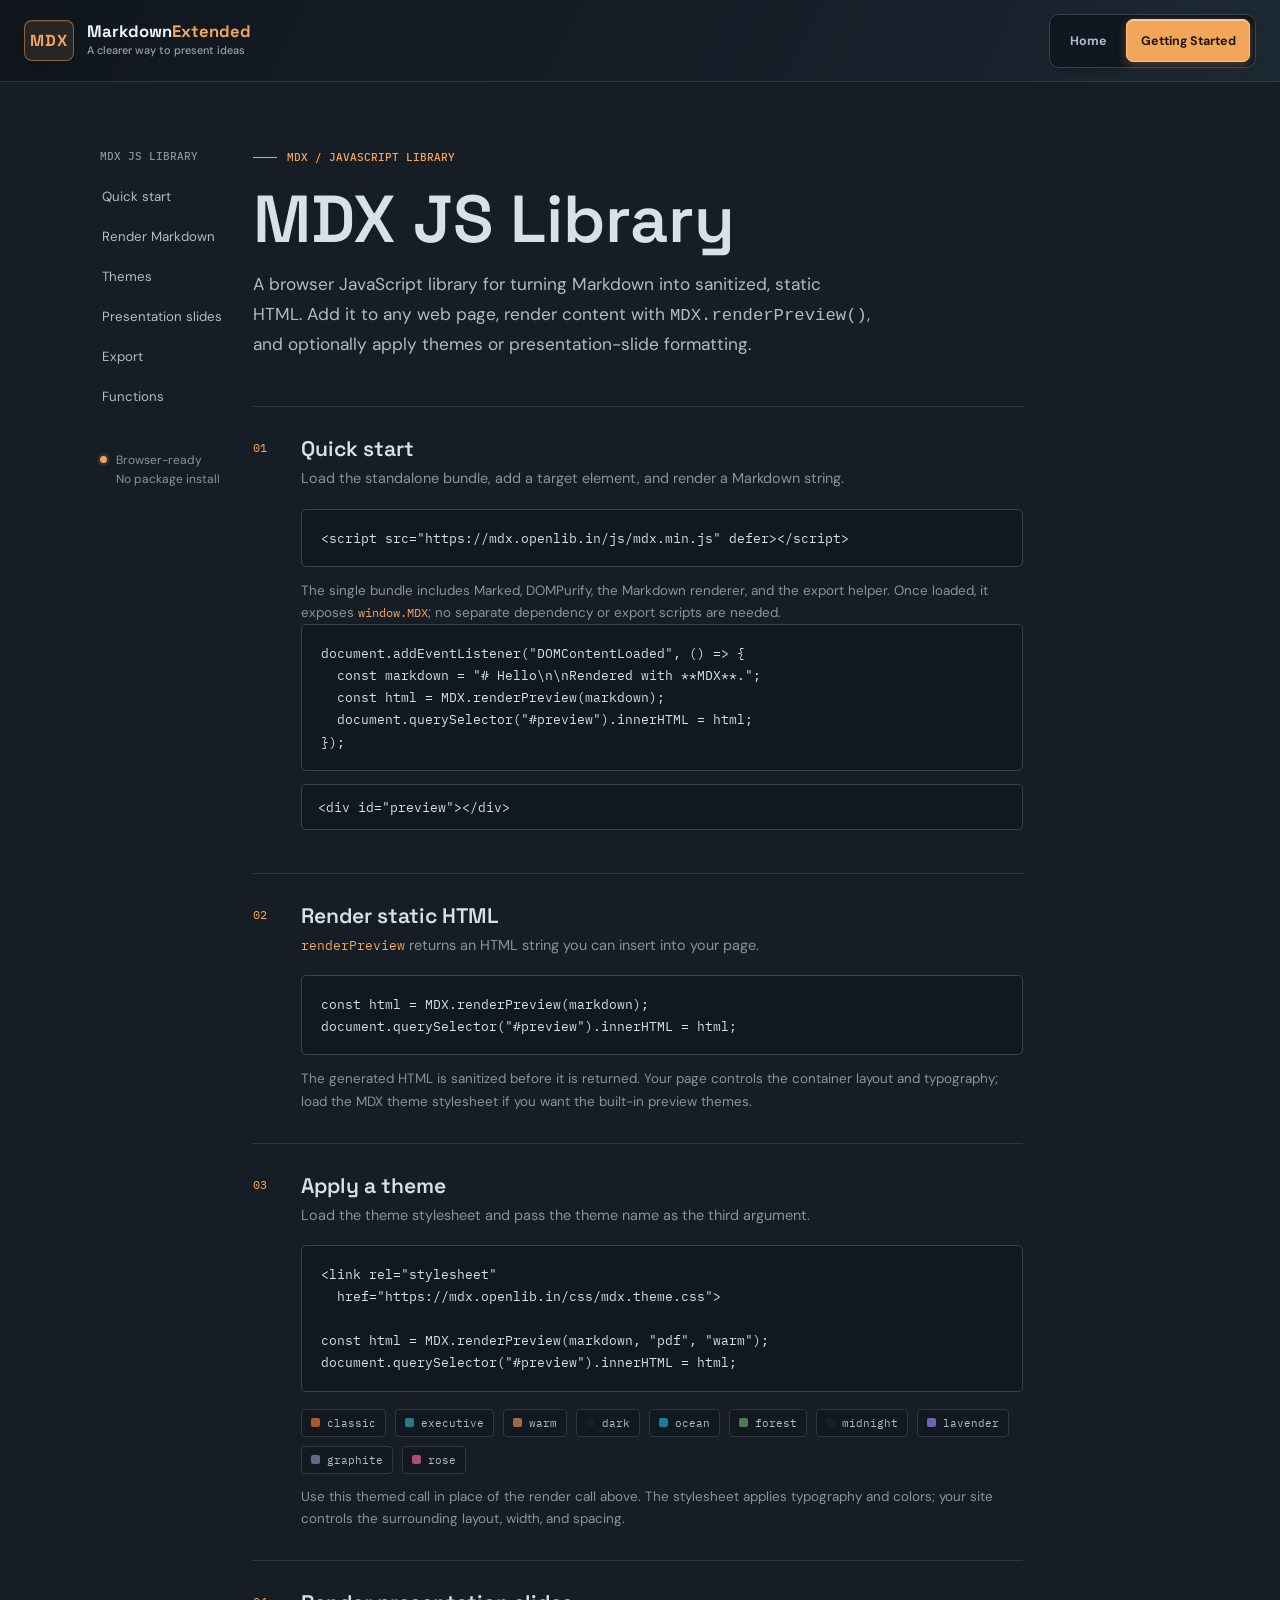
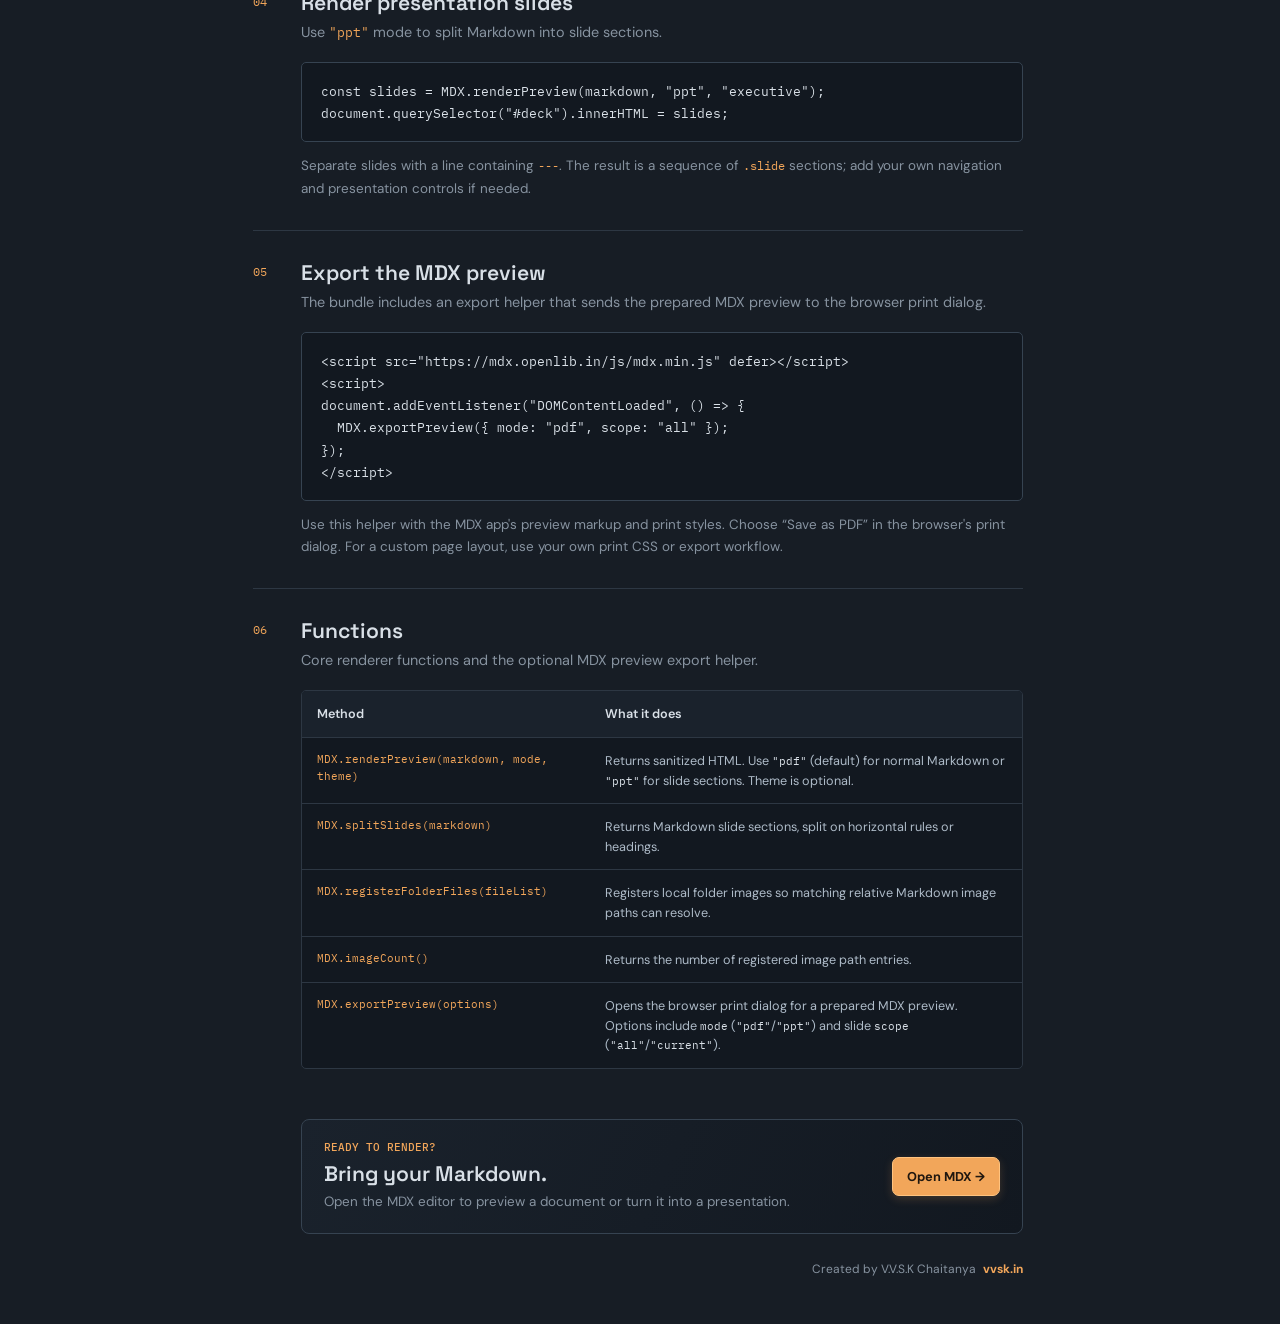
==== commit a7514220: "more themes" ====
--- a/getting-started/index.html
+++ b/getting-started/index.html
@@ -76,6 +76,12 @@
             <span class="theme-chip"><i class="swatch executive"></i>executive</span>
             <span class="theme-chip"><i class="swatch warm"></i>warm</span>
             <span class="theme-chip"><i class="swatch dark"></i>dark</span>
+            <span class="theme-chip"><i class="swatch ocean"></i>ocean</span>
+            <span class="theme-chip"><i class="swatch forest"></i>forest</span>
+            <span class="theme-chip"><i class="swatch midnight"></i>midnight</span>
+            <span class="theme-chip"><i class="swatch lavender"></i>lavender</span>
+            <span class="theme-chip"><i class="swatch graphite"></i>graphite</span>
+            <span class="theme-chip"><i class="swatch rose"></i>rose</span>
           </div>
           <p class="detail">Use this themed call in place of the render call above. The stylesheet applies typography and colors; your site controls the surrounding layout, width, and spacing.</p>
         </section>
@@ -127,4 +133,4 @@
     </div>
 
   </body>
-</html>+</html>
--- a/getting-started/guide.css
+++ b/getting-started/guide.css
@@ -309,8 +309,14 @@
 .swatch { width: 9px; height: 9px; border-radius: 2px; }
 .swatch.classic { background: #a9572c; }
 .swatch.executive { background: #267d88; }
-.swatch.warm { background: #c26a32; }
+.swatch.warm { background: #9a684a; }
 .swatch.dark { background: #171d25; }
+.swatch.ocean { background: #167d9a; }
+.swatch.forest { background: #4d7859; }
+.swatch.midnight { background: #151e2e; }
+.swatch.lavender { background: #7162b5; }
+.swatch.graphite { background: #596f7d; }
+.swatch.rose { background: #a95071; }
 
 .api-table {
   margin-left: 48px;
@@ -417,4 +423,4 @@
   .navbar { align-items: flex-start; flex-direction: column; gap: 0.65rem; }
   .mode-tabs { width: 100%; }
   .mode-tab { flex: 1; }
-}+}
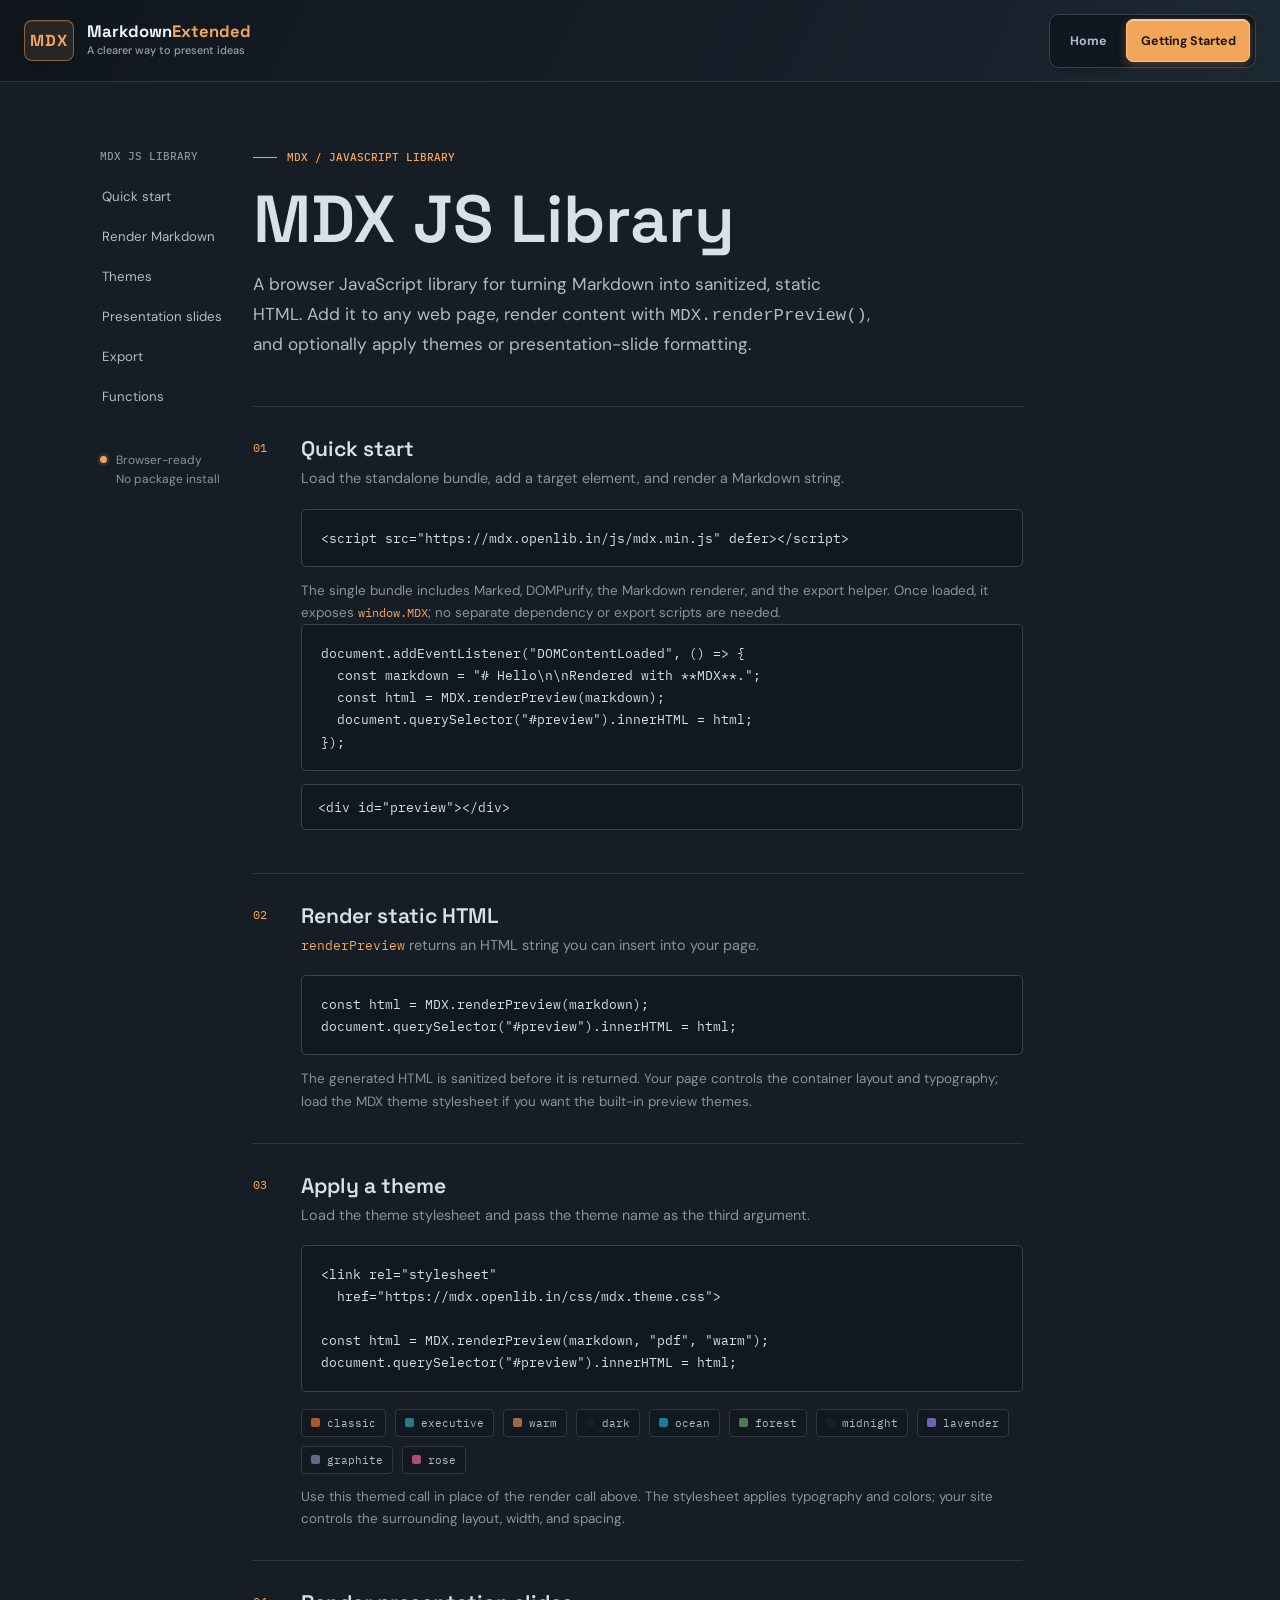
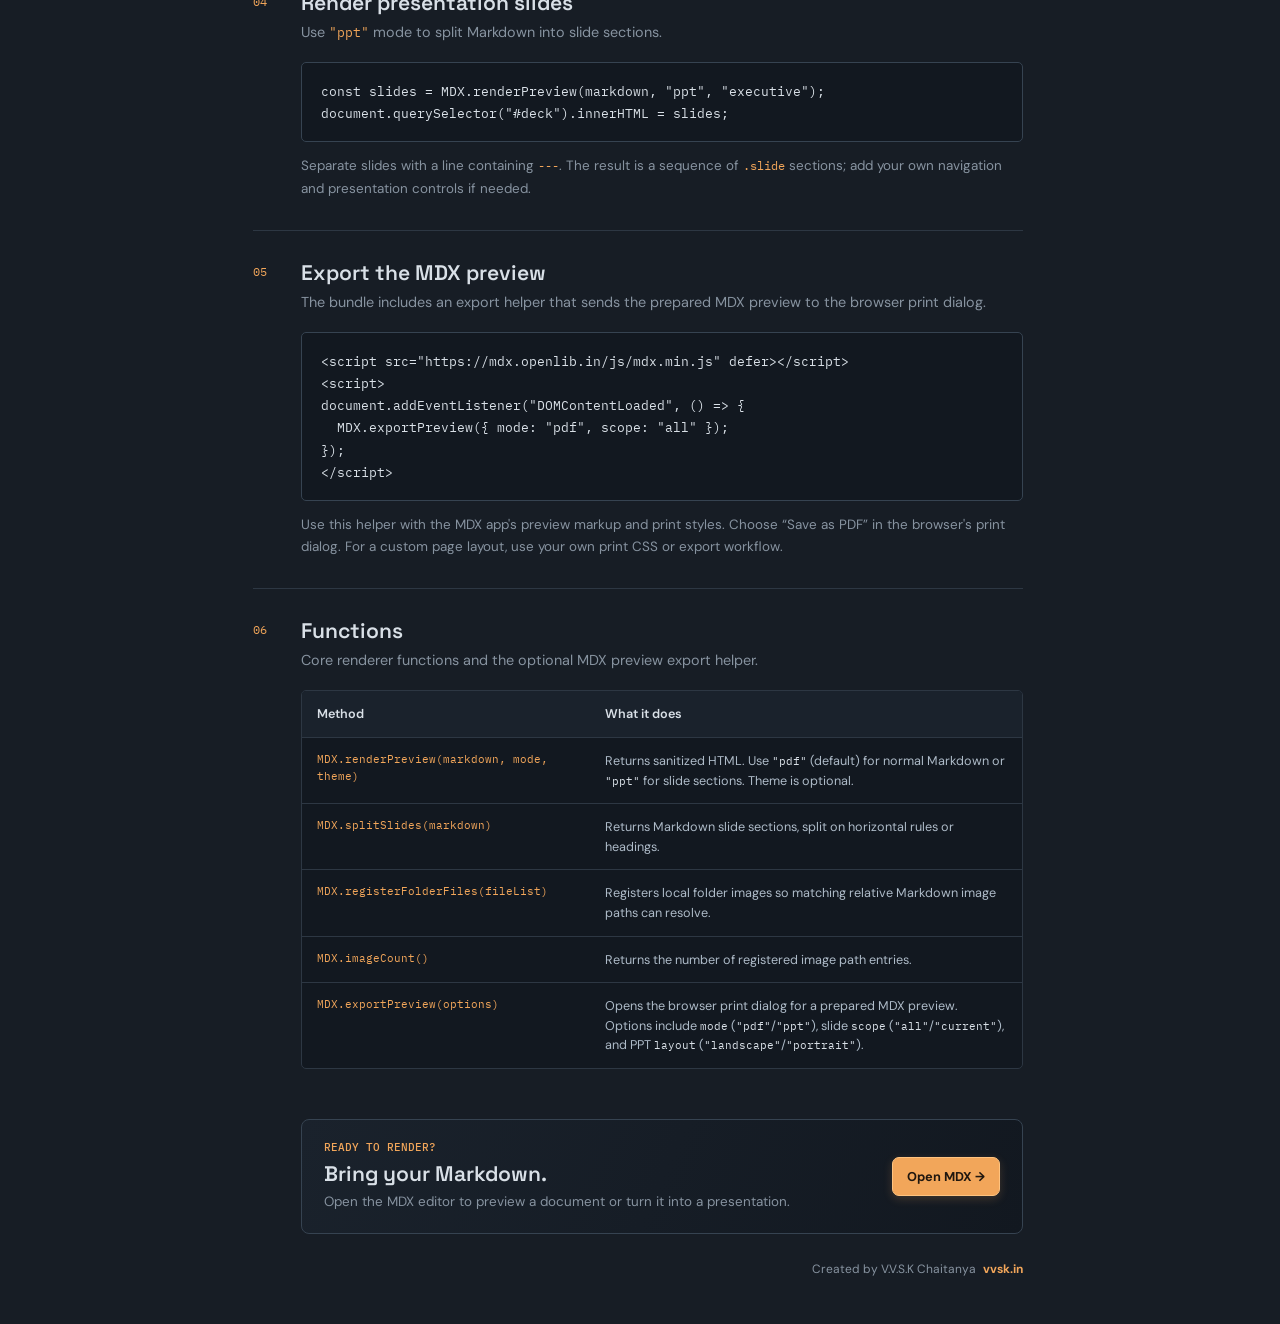
==== commit 87d2e0c0: "inline ai prompts" ====
--- a/getting-started/index.html
+++ b/getting-started/index.html
@@ -112,7 +112,7 @@
             <div class="api-row"><code>MDX.splitSlides(markdown)</code><span>Returns Markdown slide sections, split on horizontal rules or headings.</span></div>
             <div class="api-row"><code>MDX.registerFolderFiles(fileList)</code><span>Registers local folder images so matching relative Markdown image paths can resolve.</span></div>
             <div class="api-row"><code>MDX.imageCount()</code><span>Returns the number of registered image path entries.</span></div>
-            <div class="api-row"><code>MDX.exportPreview(options)</code><span>Opens the browser print dialog for a prepared MDX preview. Options include <code>mode</code> (<code>"pdf"</code>/<code>"ppt"</code>) and slide <code>scope</code> (<code>"all"</code>/<code>"current"</code>).</span></div>
+            <div class="api-row"><code>MDX.exportPreview(options)</code><span>Opens the browser print dialog for a prepared MDX preview. Options include <code>mode</code> (<code>"pdf"</code>/<code>"ppt"</code>), slide <code>scope</code> (<code>"all"</code>/<code>"current"</code>), and PPT <code>layout</code> (<code>"landscape"</code>/<code>"portrait"</code>).</span></div>
           </div>
         </section>
 
